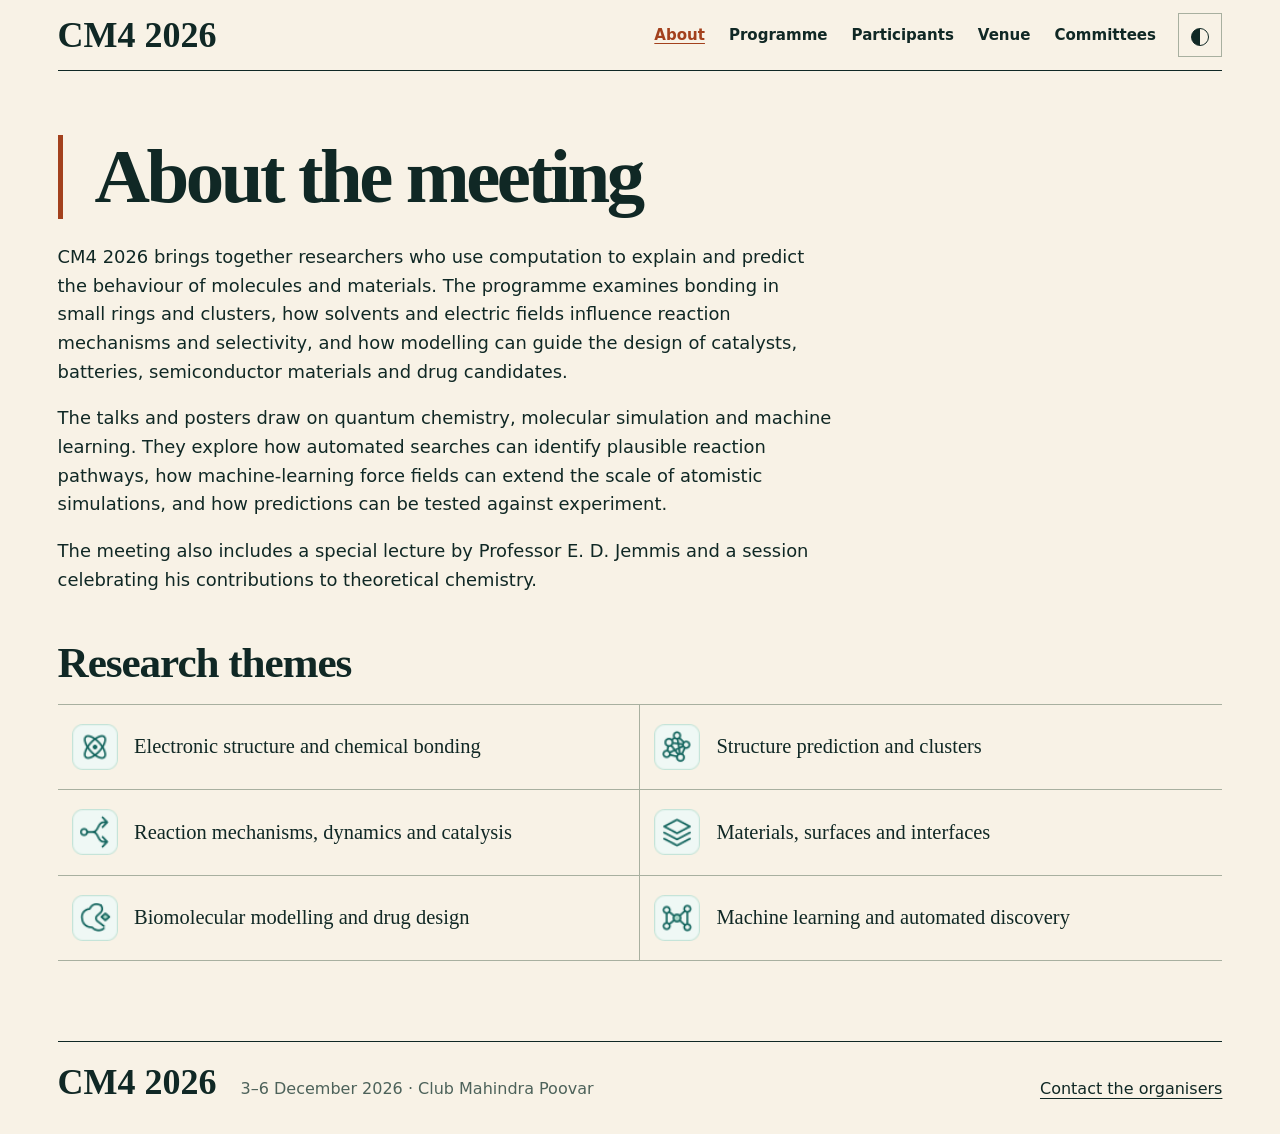
==== about/index.html @ 91ac1a79 "Rebuild CM4 website with editorial design and accessible programme" ====
<!doctype html>
<html lang="en"><head><meta charset="utf-8"><meta name="viewport" content="width=device-width, initial-scale=1"><meta name="description" content="About CM4 2026 and its six research themes."><title>About | CM4 2026</title><link rel="canonical" href="https://www.cm4-2026.org/about/"><link rel="icon" href="/logo.webp"><script>try{document.documentElement.dataset.theme=localStorage.getItem('cm4-theme')||(matchMedia('(prefers-color-scheme: dark)').matches?'dark':'light')}catch{}</script><link rel="stylesheet" href="/editorial.css?v=20261128"><script src="/editorial.js?v=20261128" defer></script></head><body><a class="skip-link" href="#main">Skip to content</a><header class="masthead"><a class="wordmark" href="/" aria-label="CM4 2026 homepage">CM4 2026</a><nav aria-label="Primary navigation"><a href="/about/" aria-current="page">About</a><a href="/programme/">Programme</a><a href="/participants/">Participants</a><a href="/venue/">Venue</a><a href="/committees/">Committees</a></nav><button type="button" class="edition-theme" data-theme-toggle aria-label="Switch colour theme" hidden><span aria-hidden="true">◐</span></button></header><main class="edition-main" id="main"><div class="edition-title"><h1>About the meeting</h1></div><div class="about-prose">
      <p>CM4 2026 brings together researchers who use computation to explain and predict the behaviour of molecules and materials. The programme examines bonding in small rings and clusters, how solvents and electric fields influence reaction mechanisms and selectivity, and how modelling can guide the design of catalysts, batteries, semiconductor materials and drug candidates.</p>
      <p>The talks and posters draw on quantum chemistry, molecular simulation and machine learning. They explore how automated searches can identify plausible reaction pathways, how machine-learning force fields can extend the scale of atomistic simulations, and how predictions can be tested against experiment.</p>
      <p>The meeting also includes a special lecture by Professor E. D. Jemmis and a session celebrating his contributions to theoretical chemistry.</p>
    </div><section aria-labelledby="themes"><h2 id="themes">Research themes</h2><ul class="theme-list">
        <li><img src="/assets/themes/cm4-theme-01-electronic-structure.png" alt="" width="40" height="40" loading="lazy" decoding="async"><span>Electronic structure and chemical bonding</span></li>
        <li><img src="/assets/themes/cm4-theme-02-structure-and-clusters.png" alt="" width="40" height="40" loading="lazy" decoding="async"><span>Structure prediction and clusters</span></li>
        <li><img src="/assets/themes/cm4-theme-03-reaction-mechanisms.png" alt="" width="40" height="40" loading="lazy" decoding="async"><span>Reaction mechanisms, dynamics and catalysis</span></li>
        <li><img src="/assets/themes/cm4-theme-04-materials-and-interfaces.png" alt="" width="40" height="40" loading="lazy" decoding="async"><span>Materials, surfaces and interfaces</span></li>
        <li><img src="/assets/themes/cm4-theme-05-biomolecular-modelling.png" alt="" width="40" height="40" loading="lazy" decoding="async"><span>Biomolecular modelling and drug design</span></li>
        <li><img src="/assets/themes/cm4-theme-06-machine-learning.png" alt="" width="40" height="40" loading="lazy" decoding="async"><span>Machine learning and automated discovery</span></li>
      </ul></section></main><footer class="edition-footer"><a class="wordmark" href="/">CM4 2026</a><p>3–6 December 2026 · Club Mahindra Poovar</p><a href="mailto:anoop.a@duk.ac.in">Contact the organisers</a></footer></body></html>
---- editorial.css ----
:root{color-scheme:light;--paper:#f8f2e6;--ink:#102825;--muted:#4d625a;--rule:#a8b0a0;--soft:#eae9d8;--accent:#a3411d;--button:#0e514d;--button-ink:#fff;--serif:Georgia,'Times New Roman',serif;--sans:system-ui,sans-serif}
:root[data-theme=dark]{color-scheme:dark;--paper:#102321;--ink:#f5efe2;--muted:#b8c9c0;--rule:#64796e;--soft:#203431;--accent:#ffad83;--button:#add9cc;--button-ink:#102825}
*{box-sizing:border-box} [hidden]{display:none!important} body{margin:0;background:var(--paper);color:var(--ink);font:1rem/1.6 var(--sans)}
a{color:inherit;text-underline-offset:.23em} a:hover{color:var(--accent)} a:focus-visible,button:focus-visible,input:focus-visible,summary:focus-visible{outline:2px solid var(--accent);outline-offset:4px}
img{max-width:100%;display:block} figure{margin:0} figcaption{margin-top:.55rem;color:var(--muted);font:italic 1rem/1.45 var(--serif)}
h1,h2,h3,h4{font-family:var(--serif);line-height:1.1;margin:0 0 .4em} h2{font-size:clamp(1.7rem,3.7vw,2.7rem);letter-spacing:-.025em} h3{font-size:1.35rem} p{margin:0 0 1em}
.masthead,.edition-main,.edition-footer{width:min(100% - clamp(2rem,9vw,8rem),76rem);margin-inline:auto}
.masthead{display:flex;align-items:center;gap:.5rem 1.4rem;padding:.8rem 0;border-bottom:1px solid var(--ink)}
.wordmark{font:700 clamp(1.55rem,3vw,2.25rem)/1 var(--serif);text-decoration:none;white-space:nowrap}
.masthead nav{display:flex;gap:.3rem clamp(.6rem,2vw,1.5rem);margin-left:auto;flex-wrap:wrap} .masthead nav a{text-decoration:none;font-weight:600;font-size:.94rem;padding:.35rem 0} .masthead nav a[aria-current]{color:var(--accent);text-decoration:underline}
.edition-theme{background:none;color:var(--ink);border:1px solid var(--rule);font-size:1rem;min-width:2.75rem;min-height:2.75rem;cursor:pointer}
.edition-theme span{font-size:0}.edition-theme span::after{content:'';display:inline-block;width:1rem;height:1rem;border:1px solid currentColor;border-radius:50%;background:linear-gradient(90deg,currentColor 50%,transparent 50%);vertical-align:middle}
.skip-link{position:absolute;left:1rem;top:-8rem;z-index:5;background:var(--button);color:var(--button-ink);padding:.6rem 1rem}.skip-link:focus{top:1rem}
.edition-main{padding:clamp(2rem,5vw,4.5rem) 0 4rem}.edition-title,.directory-heading{border-left:.32rem solid var(--accent);padding-left:clamp(.9rem,3vw,2rem);margin-bottom:1.5rem}
.edition-title h1,.directory-heading h1{font-size:clamp(2.65rem,6vw,5.45rem);letter-spacing:-.045em;margin:0;overflow-wrap:anywhere}
.edition-title p,.directory-heading .eyebrow{color:var(--muted);margin:.5rem 0 0}.directory-heading .eyebrow{margin:0 0 .35rem;font-size:.82rem}
.home-hero .edition-title h1{font-size:clamp(3.6rem,9vw,8rem);margin-bottom:.12em}.edition-title .conference-name{font:400 clamp(1.4rem,3.6vw,2.8rem)/1.13 var(--serif);color:var(--ink);max-width:31ch;letter-spacing:-.025em}
.hero-details,.edition-actions{margin-left:clamp(0rem,2vw,2rem)} .hero-details{font-size:clamp(.95rem,1.8vw,1.18rem);line-height:1.55}
.edition-actions{display:flex;flex-wrap:wrap;gap:.8rem 1.5rem;align-items:center;margin-block:1.35rem 1.65rem} .edition-button{display:inline-block;background:var(--button);color:var(--button-ink);padding:.65rem 1.25rem;text-decoration:none;font-weight:700}.edition-button:hover{color:var(--button-ink);text-decoration:underline}
.hero-print img{width:100%;height:auto;aspect-ratio:3.25/1;object-fit:cover;object-position:center 54%}
.home-feature{margin:1.45rem 0 2.75rem;padding:1.1rem 0;display:flex;gap:.75rem 2rem;flex-wrap:wrap;align-items:center;border-block:1px solid var(--ink)}.home-feature h2,.home-feature p{margin:0}.home-feature>p{font:1.4rem var(--serif)}.home-feature>a{margin-left:auto}
.kicker{font-size:.77rem;color:var(--accent);font-weight:750;letter-spacing:.055em;text-transform:uppercase}.home-preview{padding:1.35rem 0;border-bottom:1px solid var(--rule)}.home-preview p{margin-bottom:.4rem}
.about-prose{max-width:68ch;font-size:1.12rem;margin-bottom:2.8rem}.theme-list{display:grid;grid-template-columns:repeat(2,minmax(0,1fr));list-style:none;padding:0;border-top:1px solid var(--rule)}.theme-list li{display:flex;align-items:center;gap:1rem;border-bottom:1px solid var(--rule);padding:1.2rem .9rem;font:1.28rem/1.35 var(--serif)}.theme-list li:nth-child(odd){border-right:1px solid var(--rule)}.theme-list img{width:46px;height:46px;object-fit:contain;flex:none}
.venue-layout-new{display:grid;grid-template-columns:1fr 1.15fr;gap:clamp(1.25rem,4vw,3.75rem);align-items:start}.venue-layout-new img{width:100%;height:auto}.venue-meta,.affiliation,.detail,.day-note{color:var(--muted)}.travel-block{border-top:1px solid var(--rule);padding-top:1rem}.travel-card{border-top:1px solid var(--rule);padding:.7rem 0}.travel-card p{margin:0}.travel-card h4{margin:.35rem 0;font-size:1.13rem}.travel-label{display:flex;align-items:center;color:var(--accent);gap:.55rem;font-weight:700}.venue-links{display:flex;flex-wrap:wrap;gap:1.3rem;margin-top:1rem}
.directory-search{margin:1.5rem 0}.directory-search label{display:block;font-weight:650;margin-bottom:.35rem}.directory-search input{width:min(100%,28rem);border:1px solid var(--rule);border-radius:0;background:var(--paper);color:var(--ink);font:inherit;padding:.65rem .8rem}.directory-search p{margin:.3rem 0;color:var(--muted)}
.participant-directory-grid,.person-list{display:grid;gap:0 1.8rem;grid-template-columns:repeat(2,minmax(0,1fr))}.participant-directory-group{margin-top:1.5rem}.person-list{grid-template-columns:repeat(3,minmax(0,1fr))}.participant-directory-card,.person-card{border-top:1px solid var(--rule);padding:.85rem 0;display:flex;align-items:center;gap:.8rem;text-decoration:none;min-width:0;overflow-wrap:anywhere}.participant-directory-card:target{background:var(--soft)}.participant-directory-copy h2,.person-card h3{font-size:clamp(1rem,2.3vw,1.4rem);margin:0 0 .25rem}.participant-directory-copy p,.person-card p{margin:0;color:var(--muted);font-size:.9rem}.profile-arrow{margin-left:auto;align-self:flex-start}.portrait,.participant-directory-portrait,.patron-portrait{position:relative;display:grid;place-items:center;flex:none;width:3rem;aspect-ratio:4/5;background:var(--soft);font-weight:700;font-size:.73rem}.portrait img,.participant-directory-portrait img,.patron-portrait img{position:absolute;inset:0;width:100%;height:100%;object-fit:cover}.participant-student-list{padding:0;list-style:none}.participant-student-list li{border-top:1px solid var(--rule);padding:.6rem 0;display:flex;gap:.4rem 1.2rem;flex-wrap:wrap}.participant-student-list span{color:var(--muted)}
.patron{border-block:1px solid var(--rule);padding:1rem 0;display:flex;gap:1rem;align-items:center}.patron-copy p,.patron-copy h2{margin:0}.patron-copy p{color:var(--accent);font-weight:700}.patron-copy h2{font-size:1.65rem}.patron-copy span{color:var(--muted)}.patron-portrait{width:4.15rem}.committee-block{margin-top:2.4rem}
.edition-download{display:inline-block;margin-bottom:1.3rem;font-weight:650}.day-nav{border-block:1px solid var(--ink);display:grid;grid-template-columns:repeat(4,1fr);text-align:center;margin-bottom:2rem}.day-nav a{padding:.75rem .2rem;font-weight:700}.day-nav span{color:var(--muted);font-weight:400}.day{scroll-margin-top:1rem;margin-bottom:3rem}.day:target .day-name{color:var(--accent)}.day-header{border-bottom:1px solid var(--ink);padding-bottom:.75rem}.day-note{margin:.35rem 0 0}.schedule,.talks,.poster-list{list-style:none;padding:0;margin:0}.entry,.talk,.poster-list li{display:grid;grid-template-columns:8rem minmax(0,1fr);gap:.8rem;padding:.75rem .5rem;border-bottom:1px solid var(--rule)}.schedule h3{margin:0;font-size:1.2rem}.schedule time,.poster-number{font-variant-numeric:tabular-nums;font-weight:700}.session-heading,.entry-break{background:var(--soft)}.talk-title,.detail{display:block;margin-top:.12rem}.talk-title{line-height:1.45}.affiliation,.detail{font-size:.94rem}.poster-fold summary{cursor:pointer;color:var(--accent);font-weight:700;margin-top:.45rem}.poster-list li{grid-template-columns:2.5rem minmax(0,1fr)}.entry>*,.talk>*{min-width:0;overflow-wrap:anywhere}
.edition-footer{border-top:1px solid var(--ink);display:flex;align-items:baseline;flex-wrap:wrap;gap:.7rem 1.5rem;padding:1.4rem 0 2rem}.edition-footer p{margin:0;color:var(--muted)}.edition-footer>a:last-child{margin-left:auto}
.profile-arrow{display:none}
@media(max-width:780px){.person-list{grid-template-columns:repeat(2,minmax(0,1fr))}.masthead{flex-wrap:wrap}.masthead nav{order:3;flex-basis:100%;margin:0}.edition-theme{margin-left:auto}.venue-layout-new{grid-template-columns:1fr}.hero-print img{aspect-ratio:2/1}}
@media(max-width:540px){.participant-directory-grid,.person-list,.theme-list{grid-template-columns:1fr}.theme-list li:nth-child(odd){border-right:0}.home-feature>a,.edition-footer>a:last-child{margin-left:0}.home-feature{display:grid}.day-nav span{display:block}.entry,.talk{grid-template-columns:6rem minmax(0,1fr);padding-inline:.25rem;gap:.5rem}.schedule time{font-size:.87rem}}
@media(max-width:350px){.entry,.talk{grid-template-columns:1fr;gap:.15rem}}
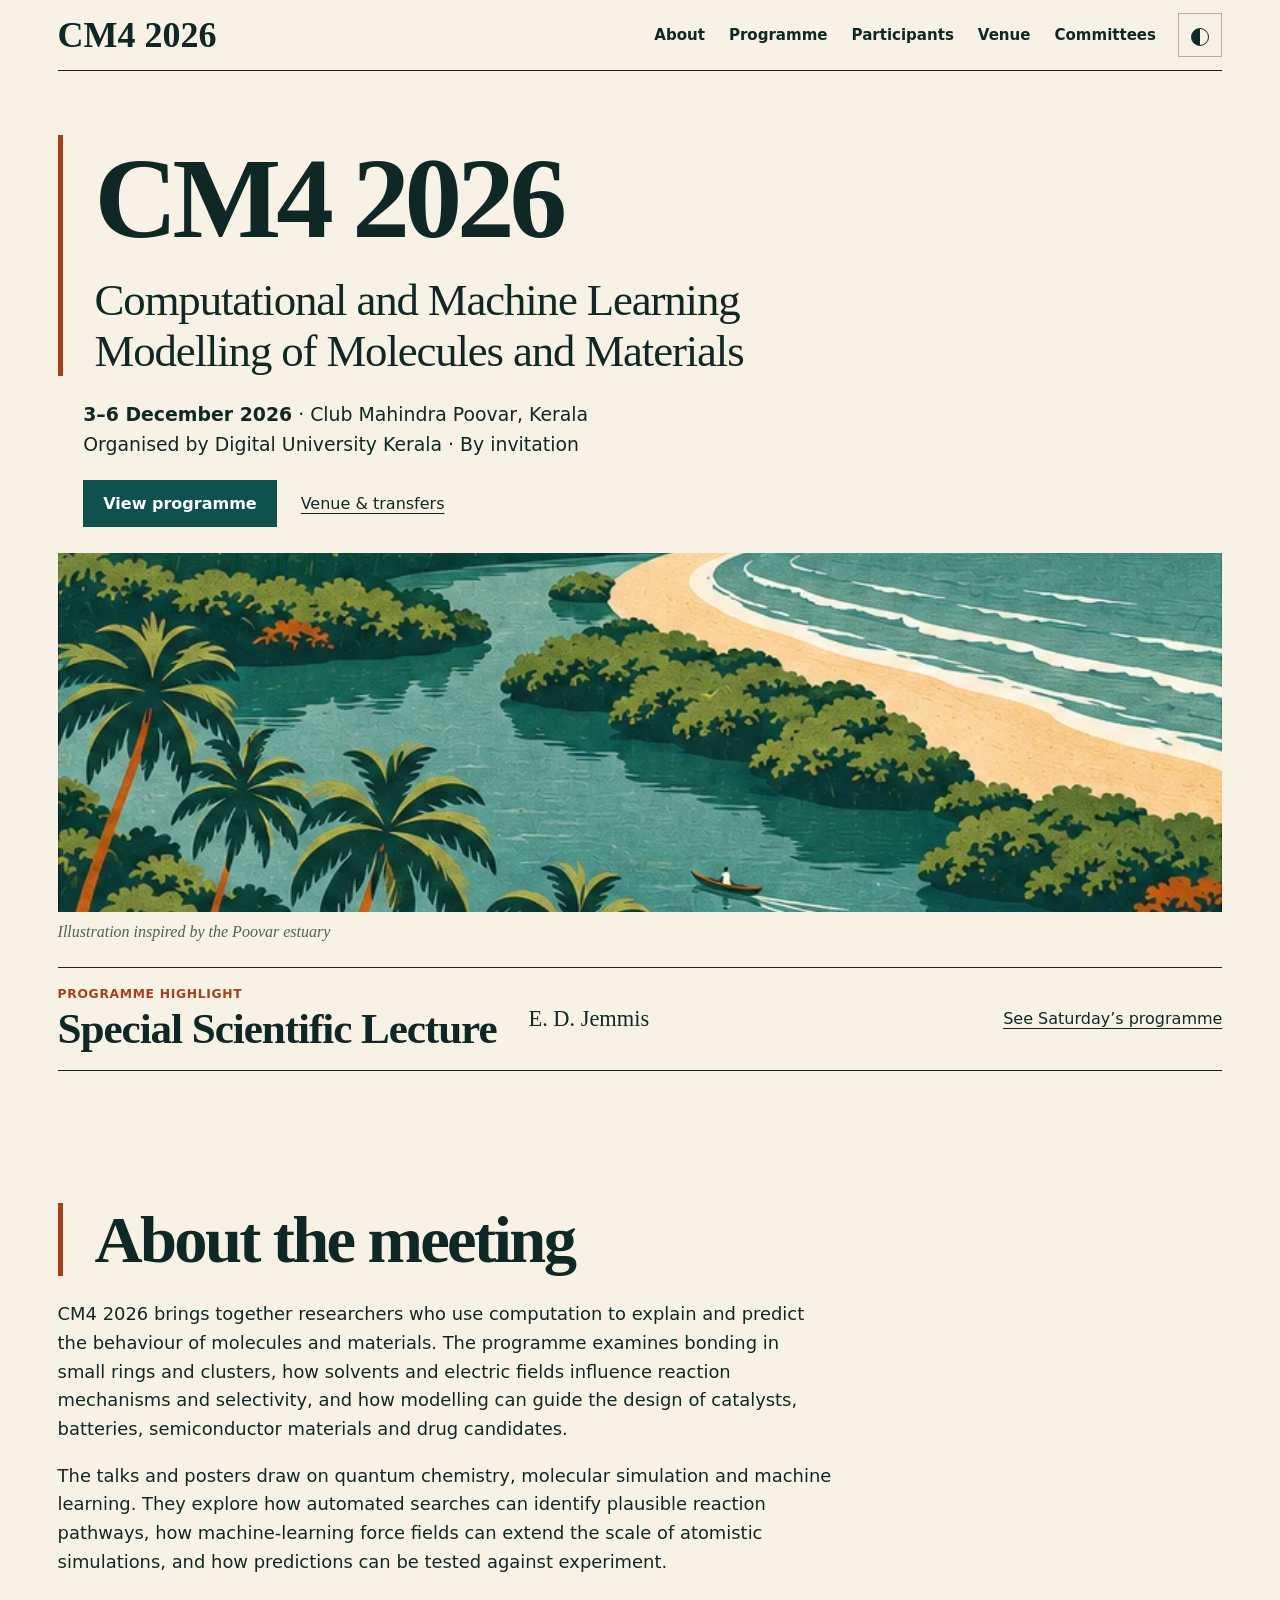
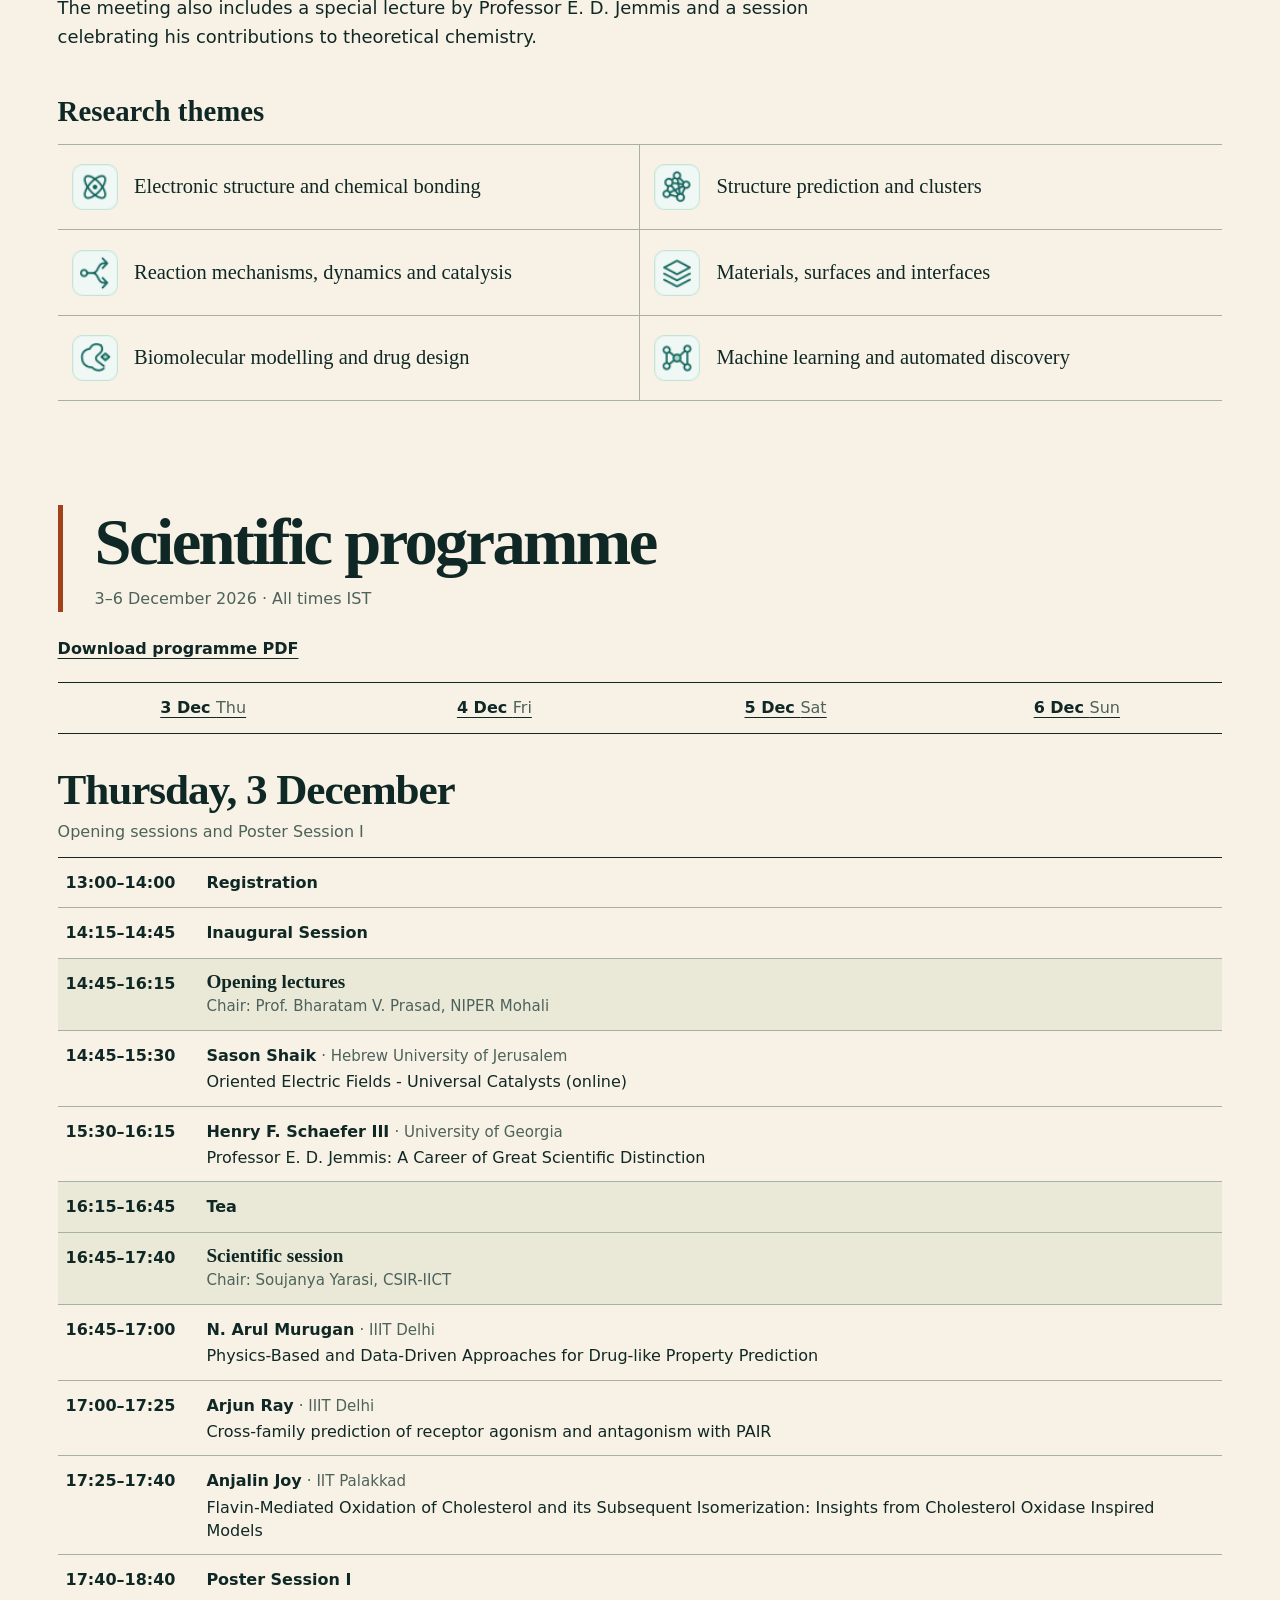
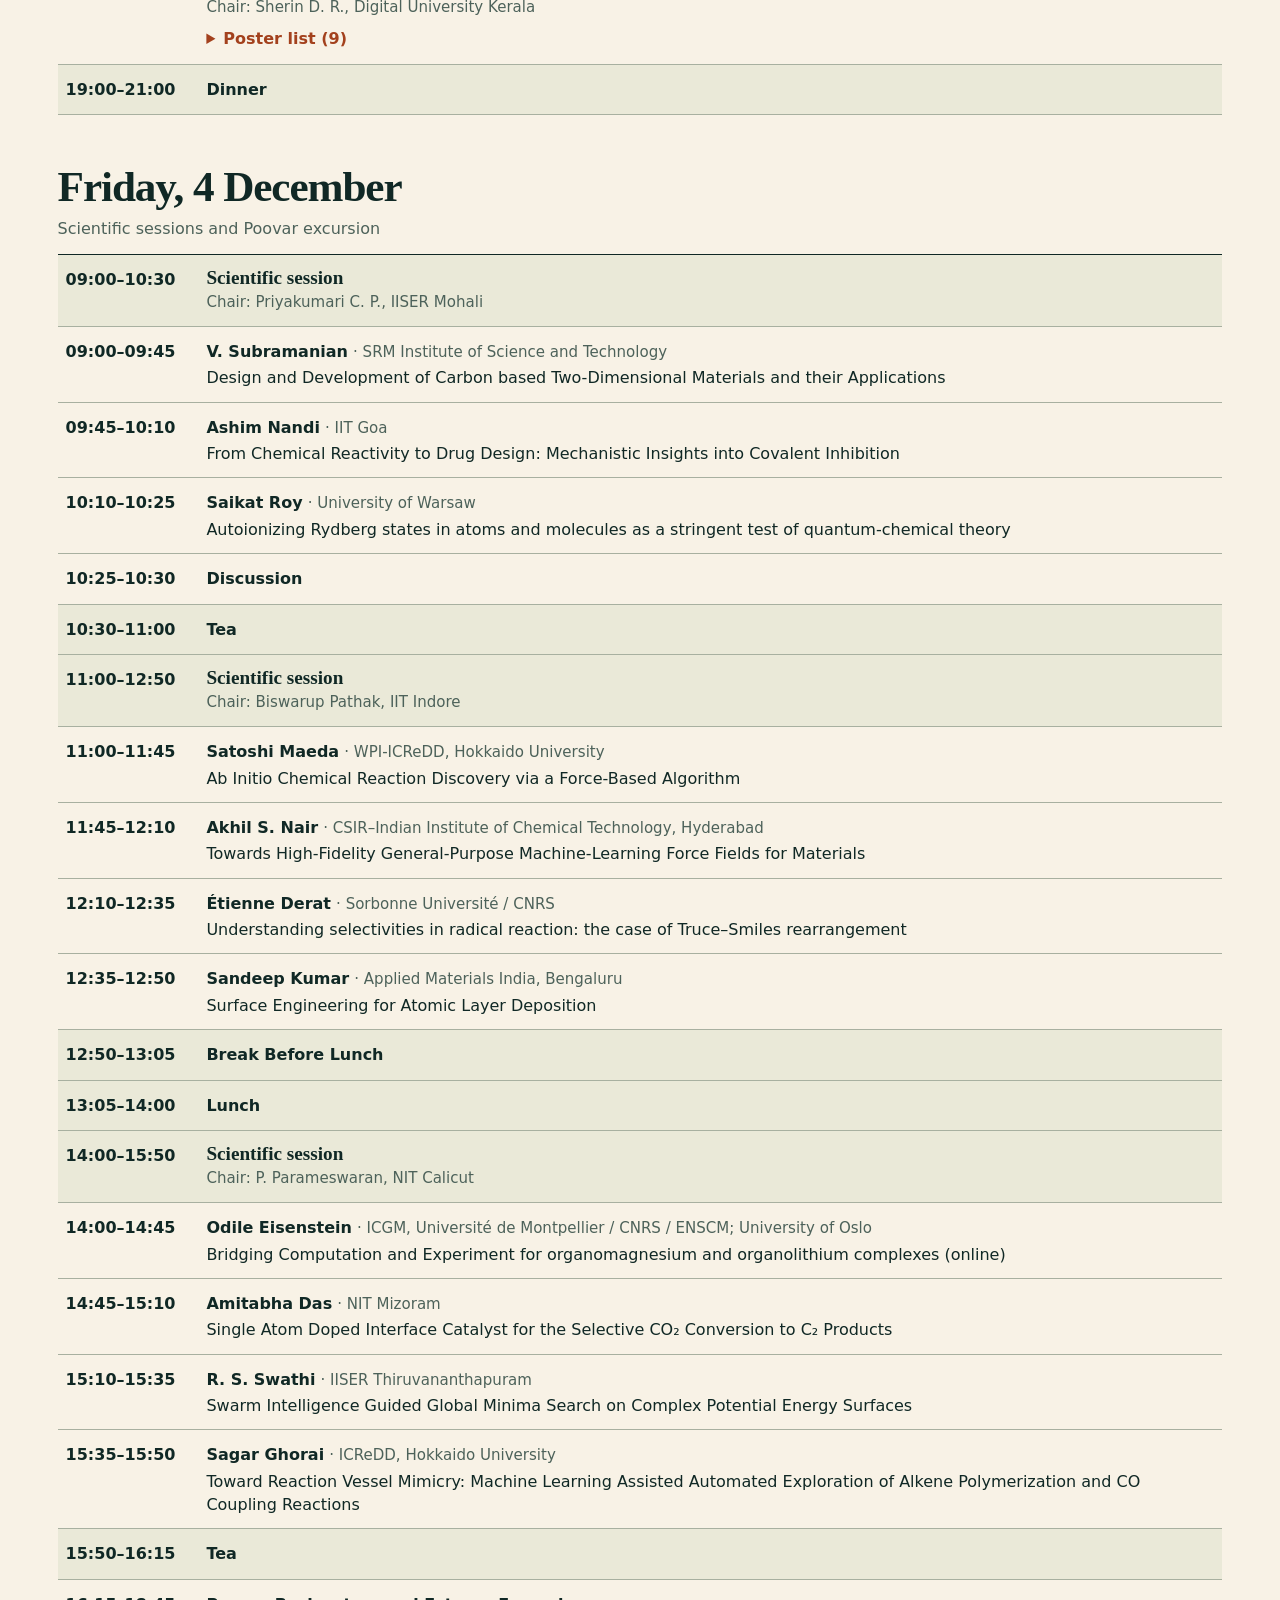
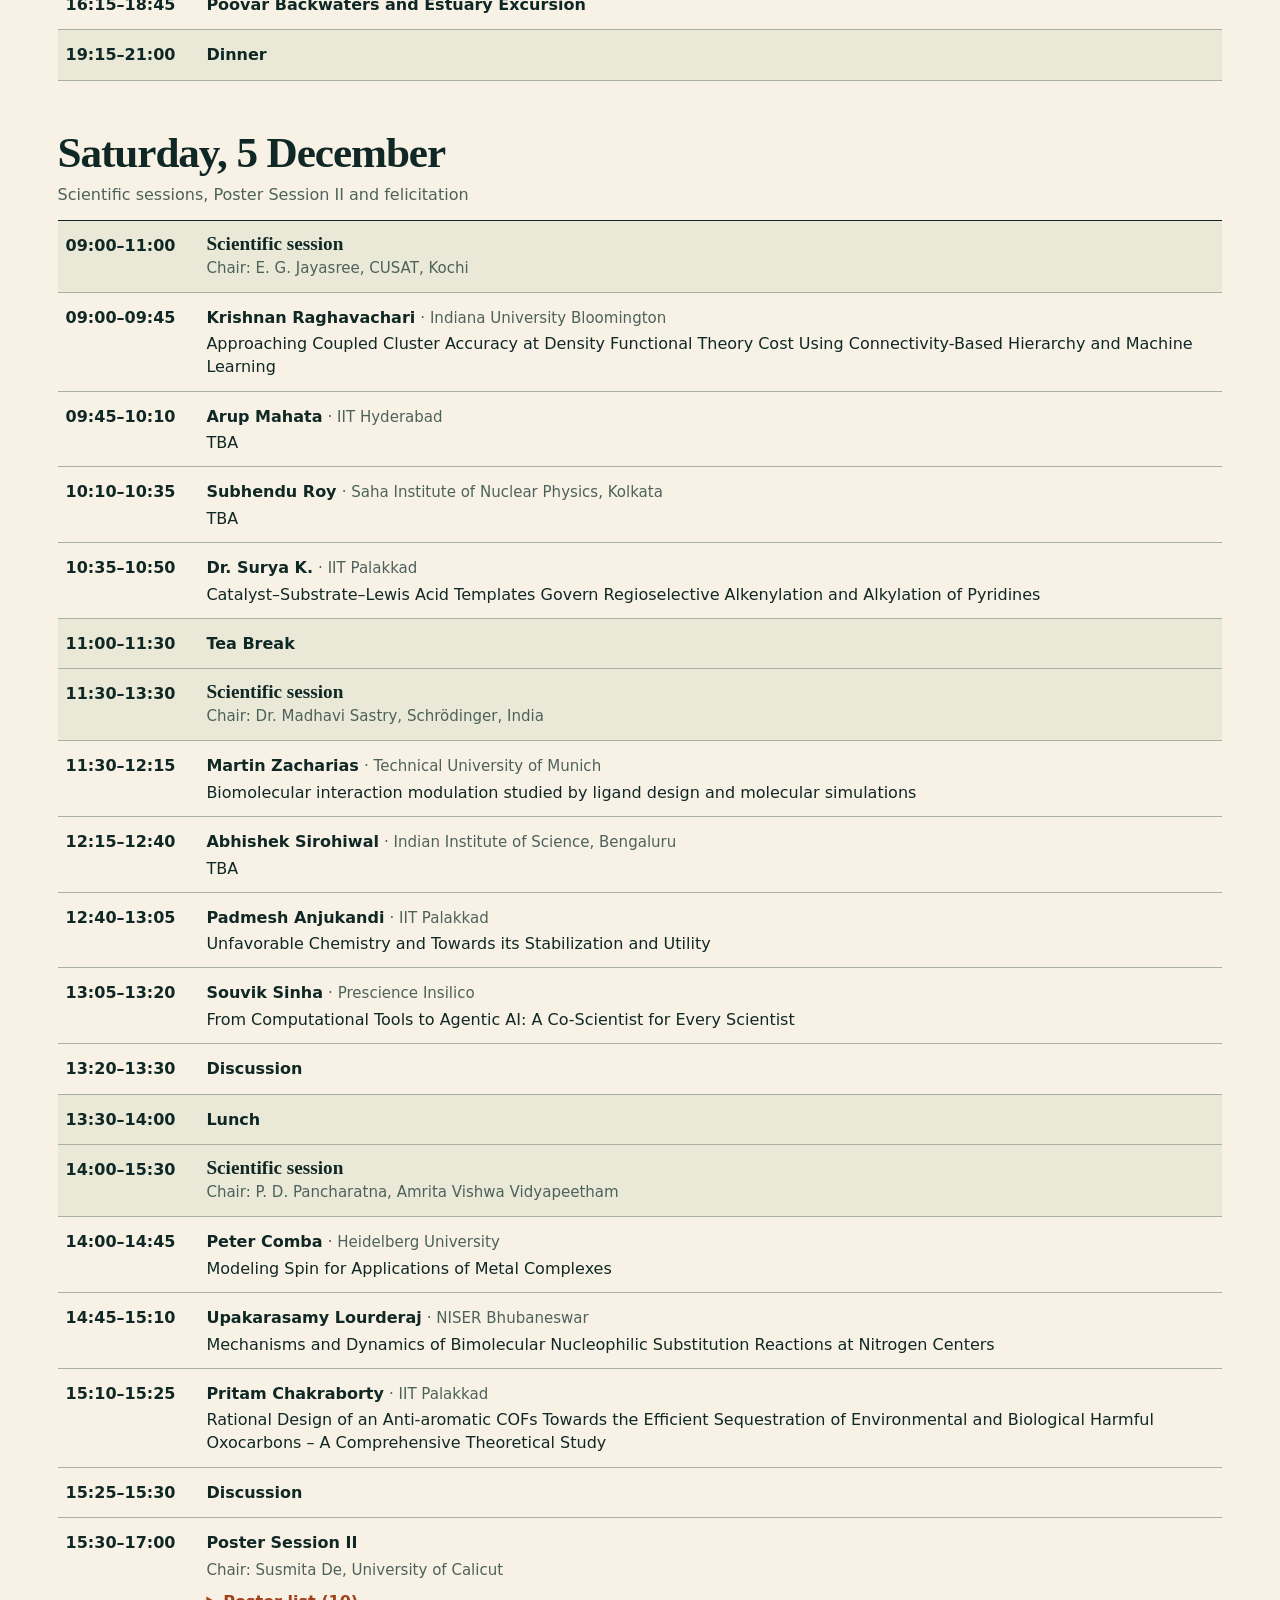
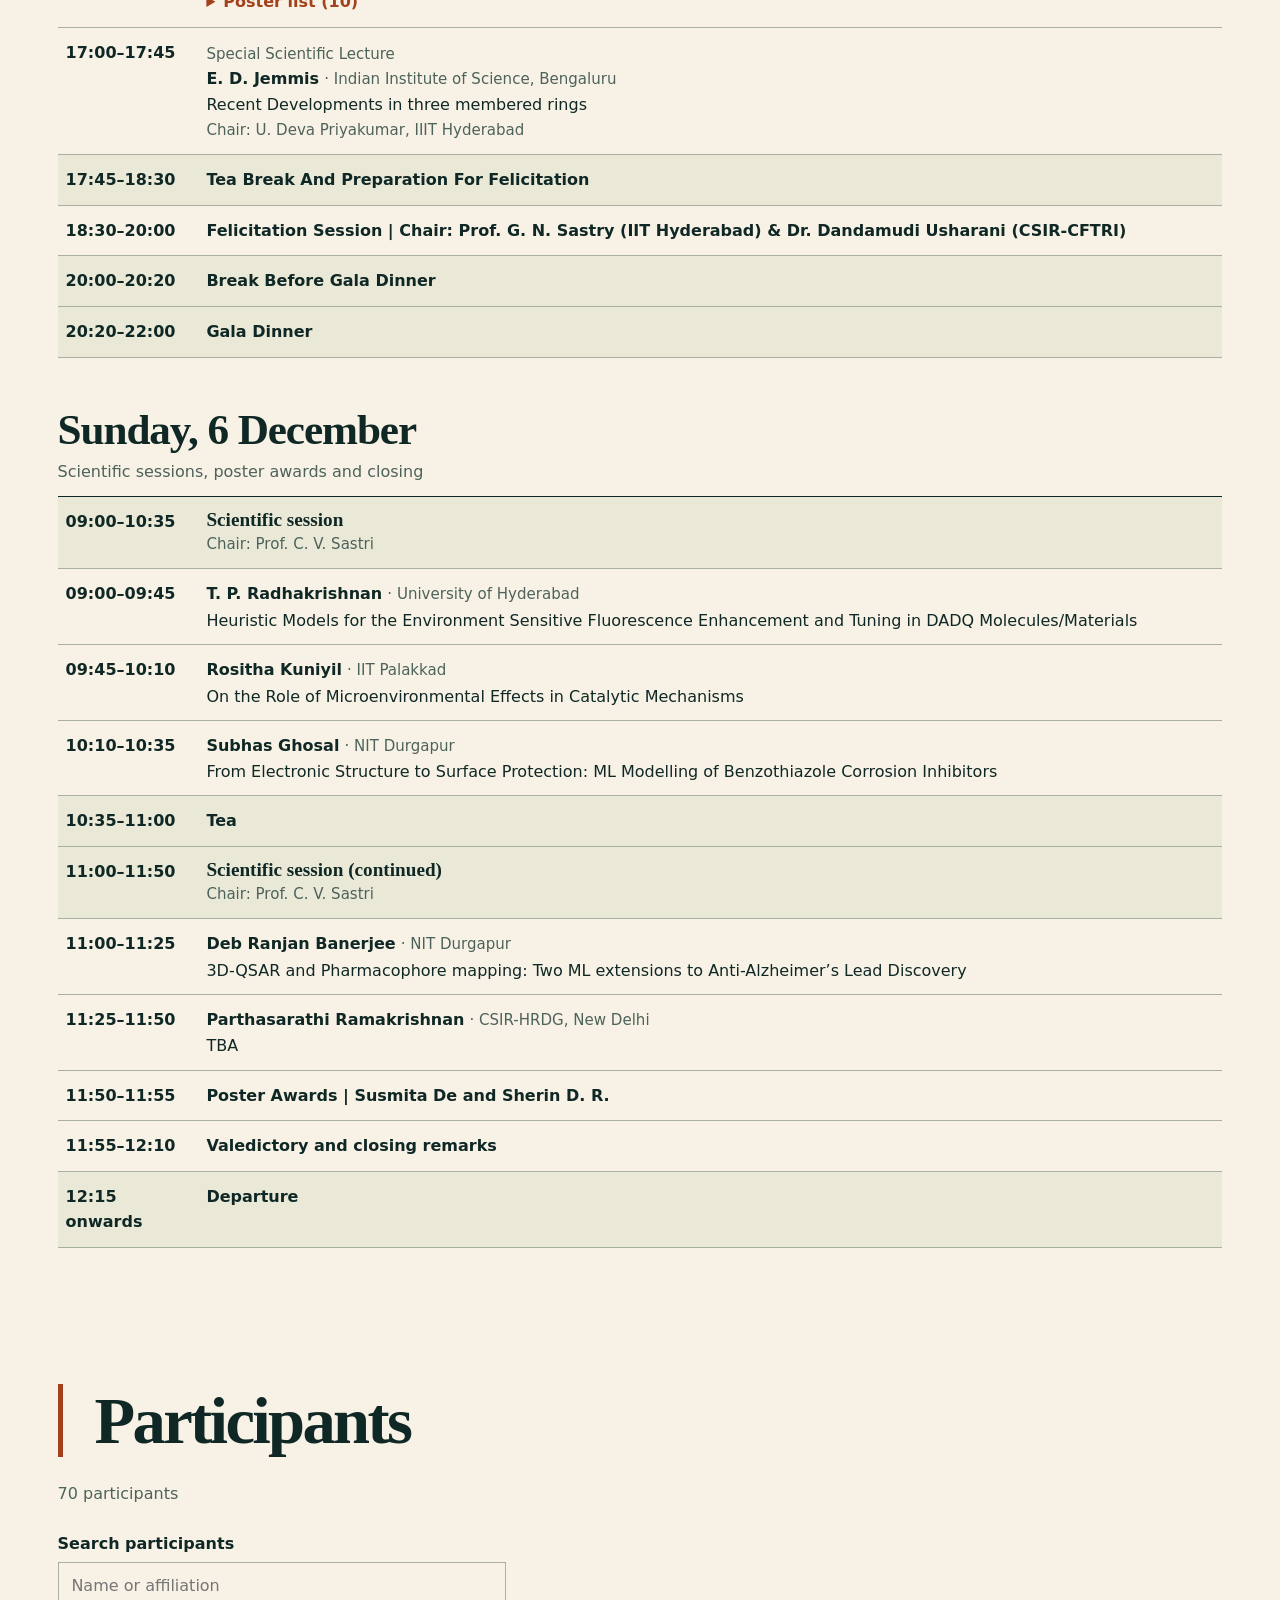
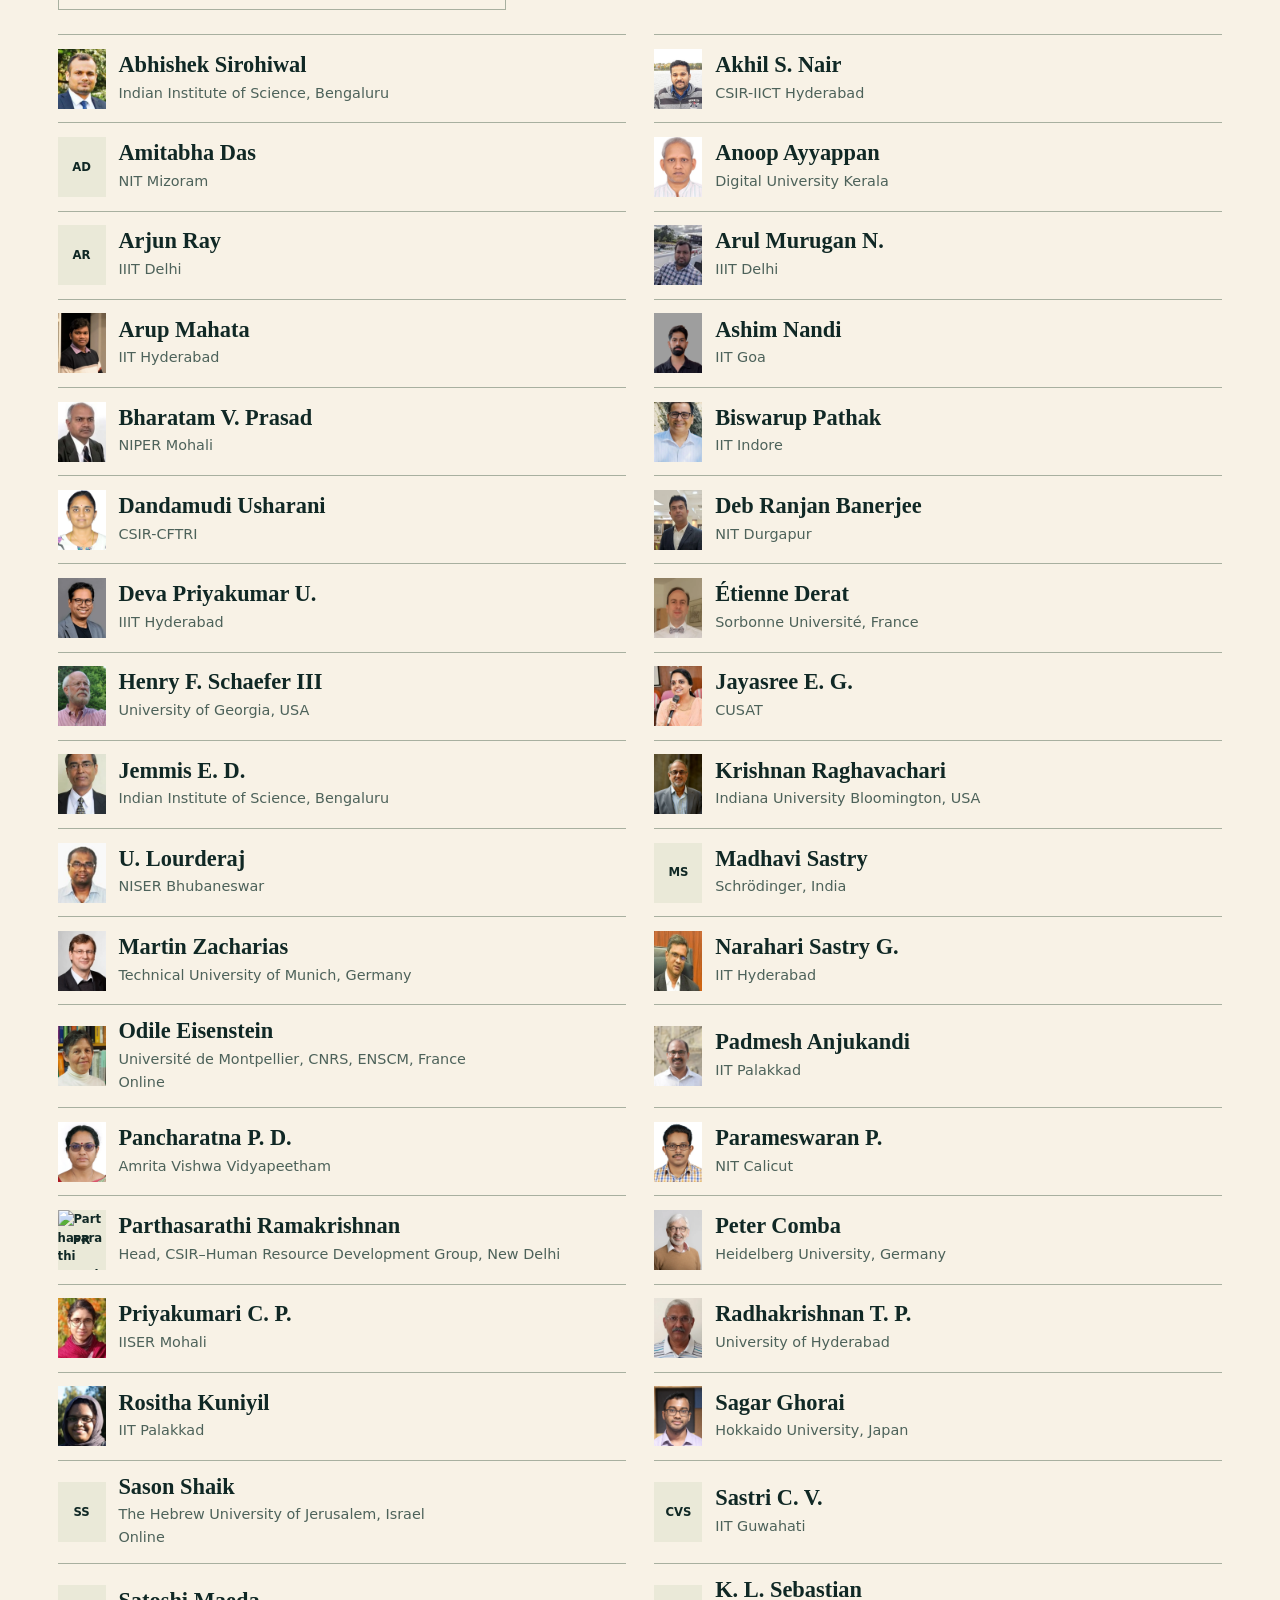
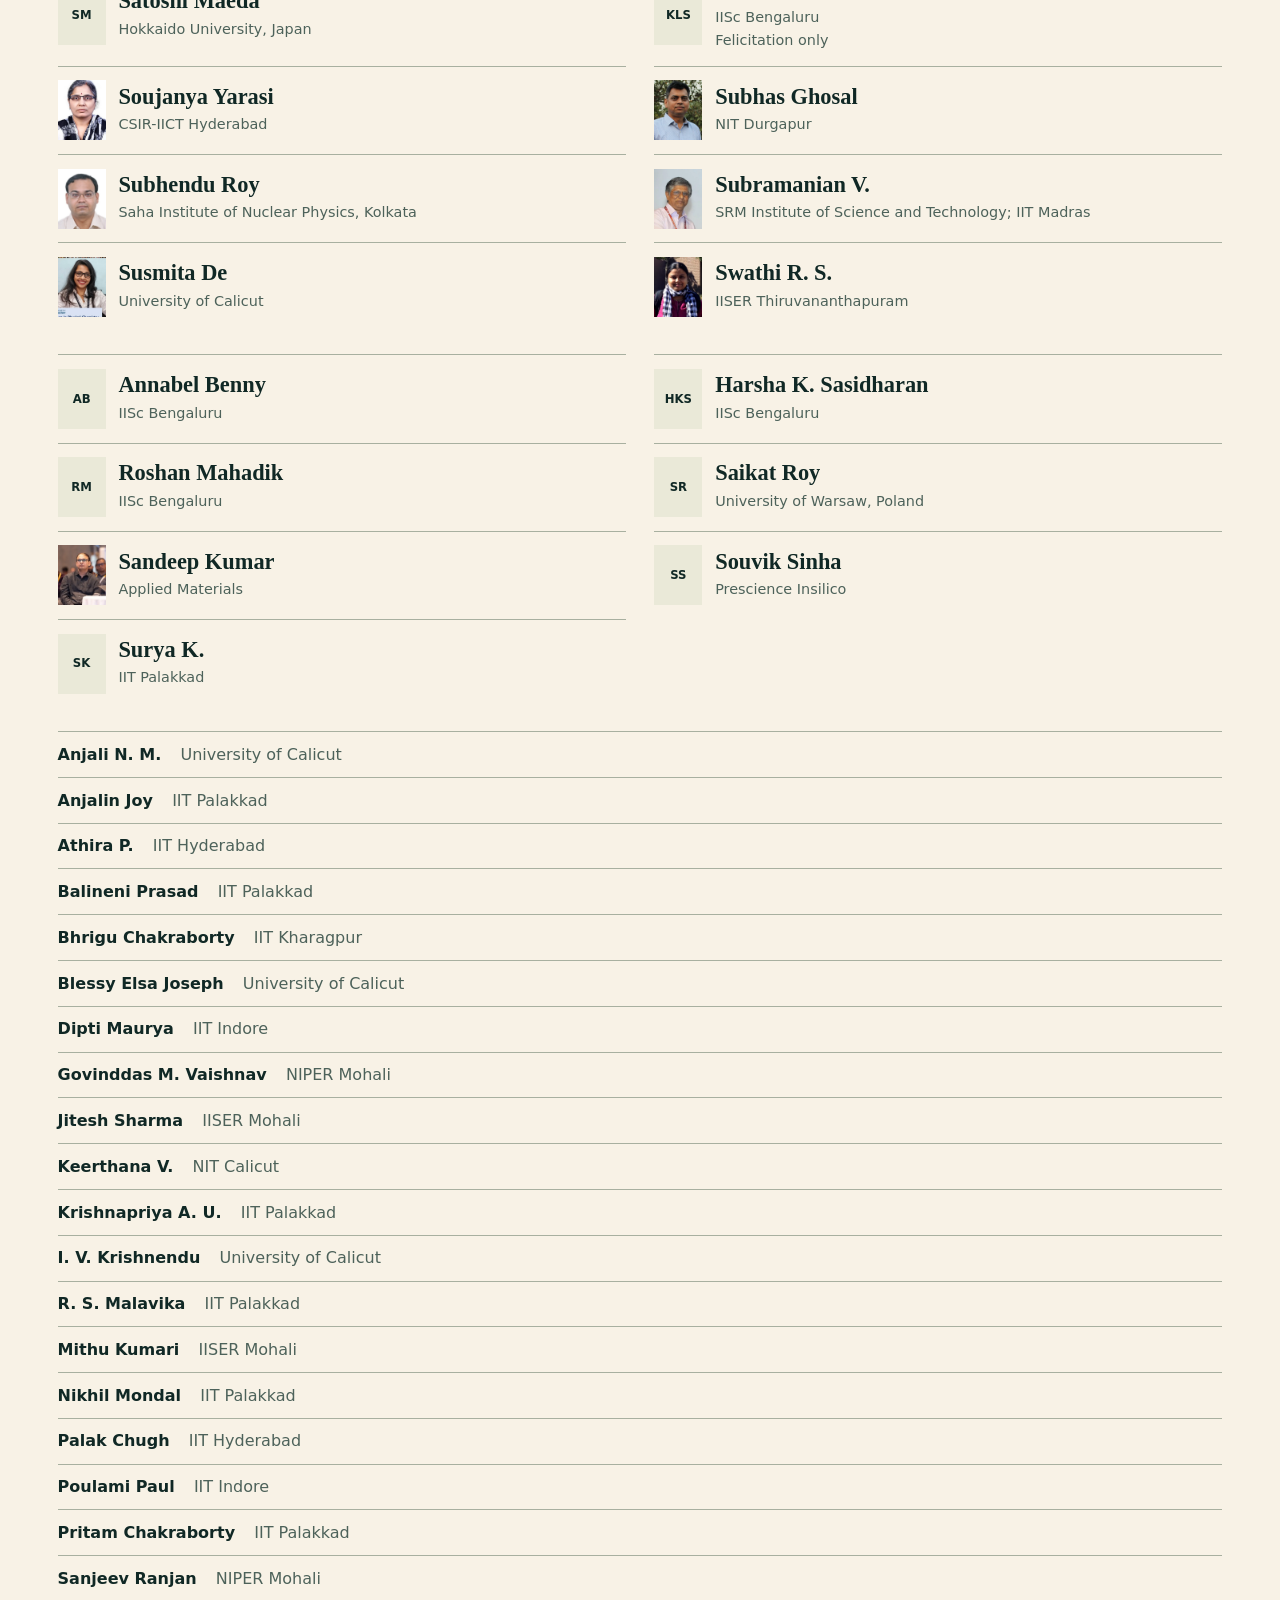
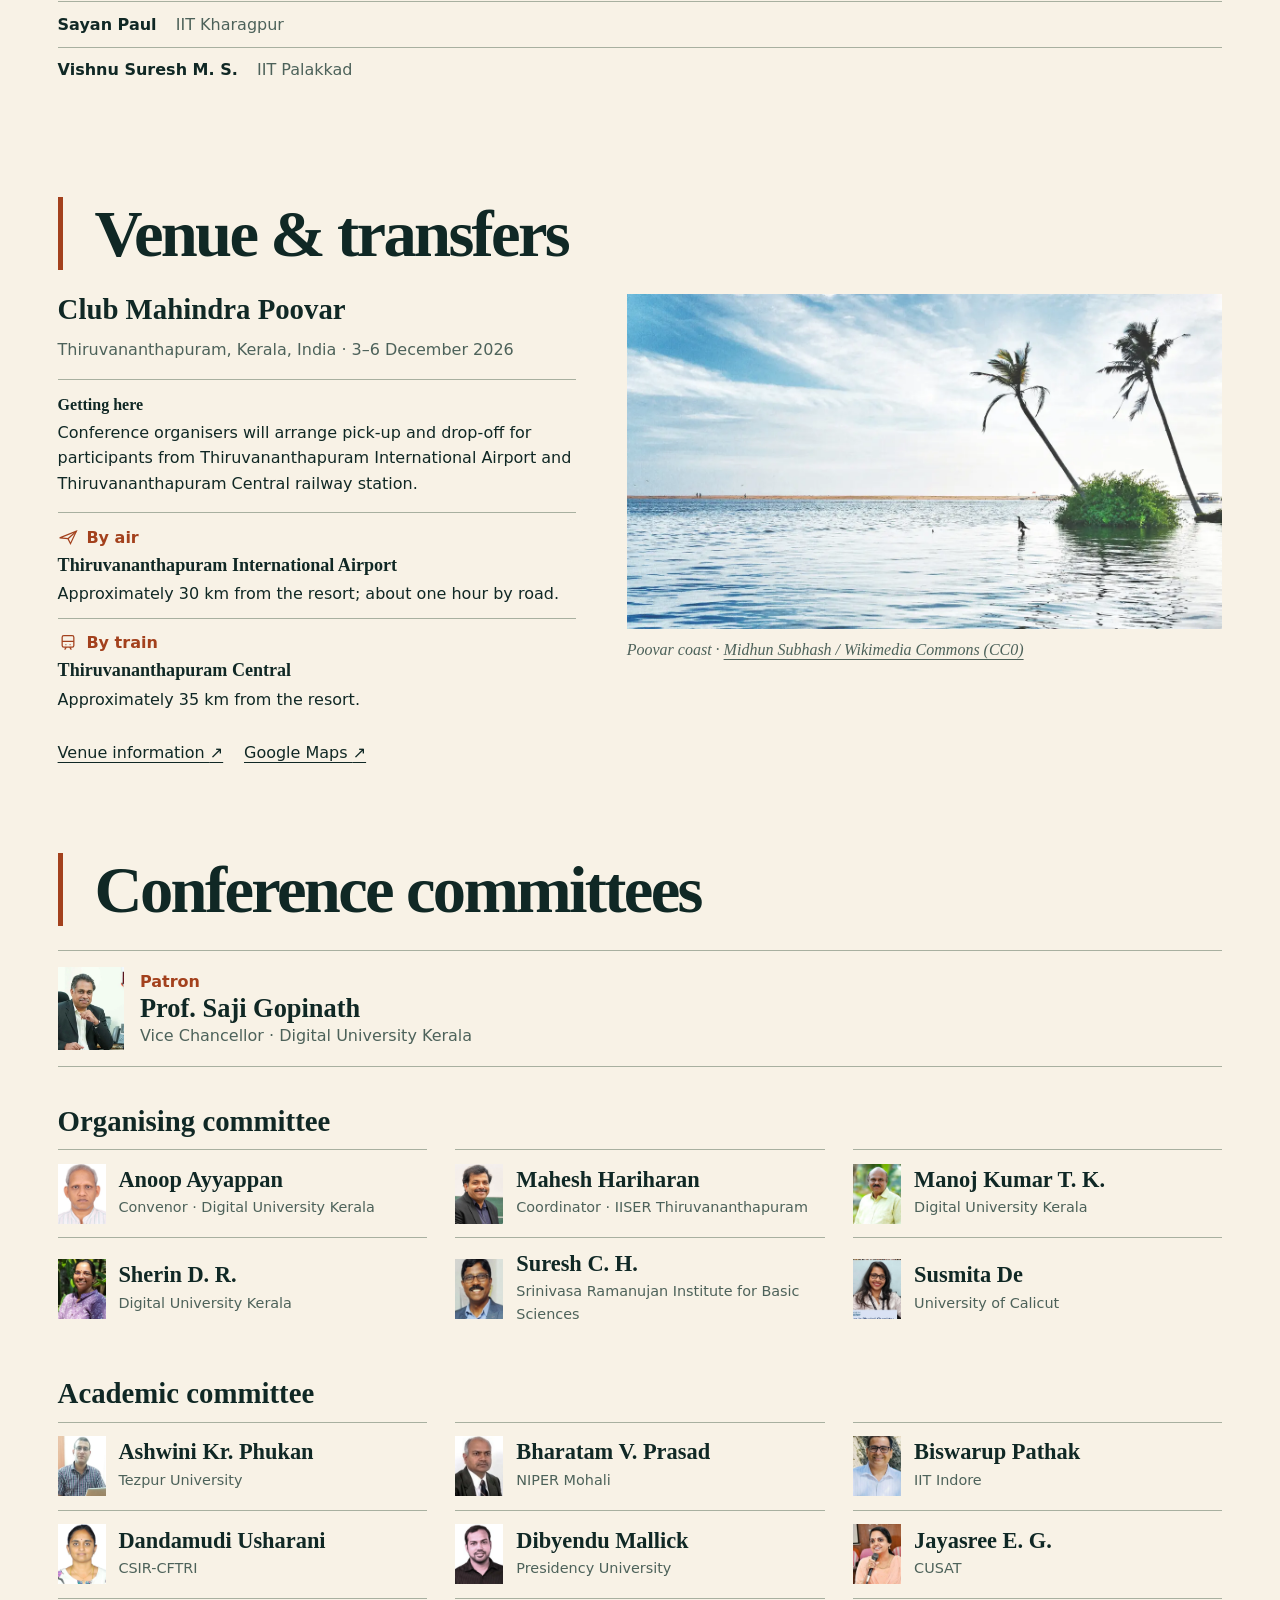
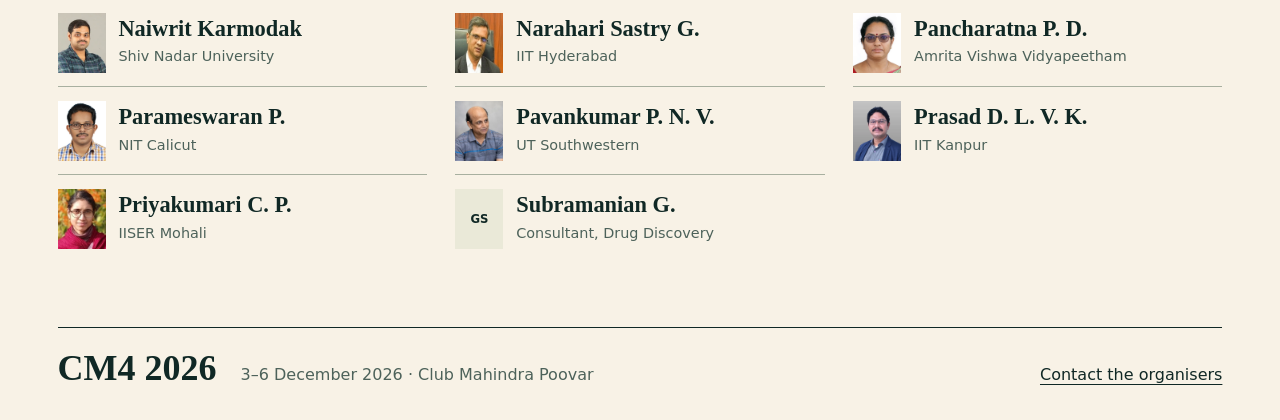
==== commit 0ec531f8: "Merge site into one page; participant, programme and PDF updates - Combine About, Programme, Partici" ====
--- a/about/index.html
+++ b/about/index.html
@@ -1,13 +1,2 @@
 <!doctype html>
-<html lang="en"><head><meta charset="utf-8"><meta name="viewport" content="width=device-width, initial-scale=1"><meta name="description" content="About CM4 2026 and its six research themes."><title>About | CM4 2026</title><link rel="canonical" href="https://www.cm4-2026.org/about/"><link rel="icon" href="/logo.webp"><script>try{document.documentElement.dataset.theme=localStorage.getItem('cm4-theme')||(matchMedia('(prefers-color-scheme: dark)').matches?'dark':'light')}catch{}</script><link rel="stylesheet" href="/editorial.css?v=20261128"><script src="/editorial.js?v=20261128" defer></script></head><body><a class="skip-link" href="#main">Skip to content</a><header class="masthead"><a class="wordmark" href="/" aria-label="CM4 2026 homepage">CM4 2026</a><nav aria-label="Primary navigation"><a href="/about/" aria-current="page">About</a><a href="/programme/">Programme</a><a href="/participants/">Participants</a><a href="/venue/">Venue</a><a href="/committees/">Committees</a></nav><button type="button" class="edition-theme" data-theme-toggle aria-label="Switch colour theme" hidden><span aria-hidden="true">◐</span></button></header><main class="edition-main" id="main"><div class="edition-title"><h1>About the meeting</h1></div><div class="about-prose">
-      <p>CM4 2026 brings together researchers who use computation to explain and predict the behaviour of molecules and materials. The programme examines bonding in small rings and clusters, how solvents and electric fields influence reaction mechanisms and selectivity, and how modelling can guide the design of catalysts, batteries, semiconductor materials and drug candidates.</p>
-      <p>The talks and posters draw on quantum chemistry, molecular simulation and machine learning. They explore how automated searches can identify plausible reaction pathways, how machine-learning force fields can extend the scale of atomistic simulations, and how predictions can be tested against experiment.</p>
-      <p>The meeting also includes a special lecture by Professor E. D. Jemmis and a session celebrating his contributions to theoretical chemistry.</p>
-    </div><section aria-labelledby="themes"><h2 id="themes">Research themes</h2><ul class="theme-list">
-        <li><img src="/assets/themes/cm4-theme-01-electronic-structure.png" alt="" width="40" height="40" loading="lazy" decoding="async"><span>Electronic structure and chemical bonding</span></li>
-        <li><img src="/assets/themes/cm4-theme-02-structure-and-clusters.png" alt="" width="40" height="40" loading="lazy" decoding="async"><span>Structure prediction and clusters</span></li>
-        <li><img src="/assets/themes/cm4-theme-03-reaction-mechanisms.png" alt="" width="40" height="40" loading="lazy" decoding="async"><span>Reaction mechanisms, dynamics and catalysis</span></li>
-        <li><img src="/assets/themes/cm4-theme-04-materials-and-interfaces.png" alt="" width="40" height="40" loading="lazy" decoding="async"><span>Materials, surfaces and interfaces</span></li>
-        <li><img src="/assets/themes/cm4-theme-05-biomolecular-modelling.png" alt="" width="40" height="40" loading="lazy" decoding="async"><span>Biomolecular modelling and drug design</span></li>
-        <li><img src="/assets/themes/cm4-theme-06-machine-learning.png" alt="" width="40" height="40" loading="lazy" decoding="async"><span>Machine learning and automated discovery</span></li>
-      </ul></section></main><footer class="edition-footer"><a class="wordmark" href="/">CM4 2026</a><p>3–6 December 2026 · Club Mahindra Poovar</p><a href="mailto:anoop.a@duk.ac.in">Contact the organisers</a></footer></body></html>
+<html lang="en"><head><meta charset="utf-8"><title>About | CM4 2026</title><meta name="robots" content="noindex"><link rel="canonical" href="https://www.cm4-2026.org/"><script>location.replace('/'+(location.hash||'#about'))</script><meta http-equiv="refresh" content="0; url=/#about"></head><body><p><a href="/#about">Continue to About on the CM4 2026 website</a>.</p></body></html>
